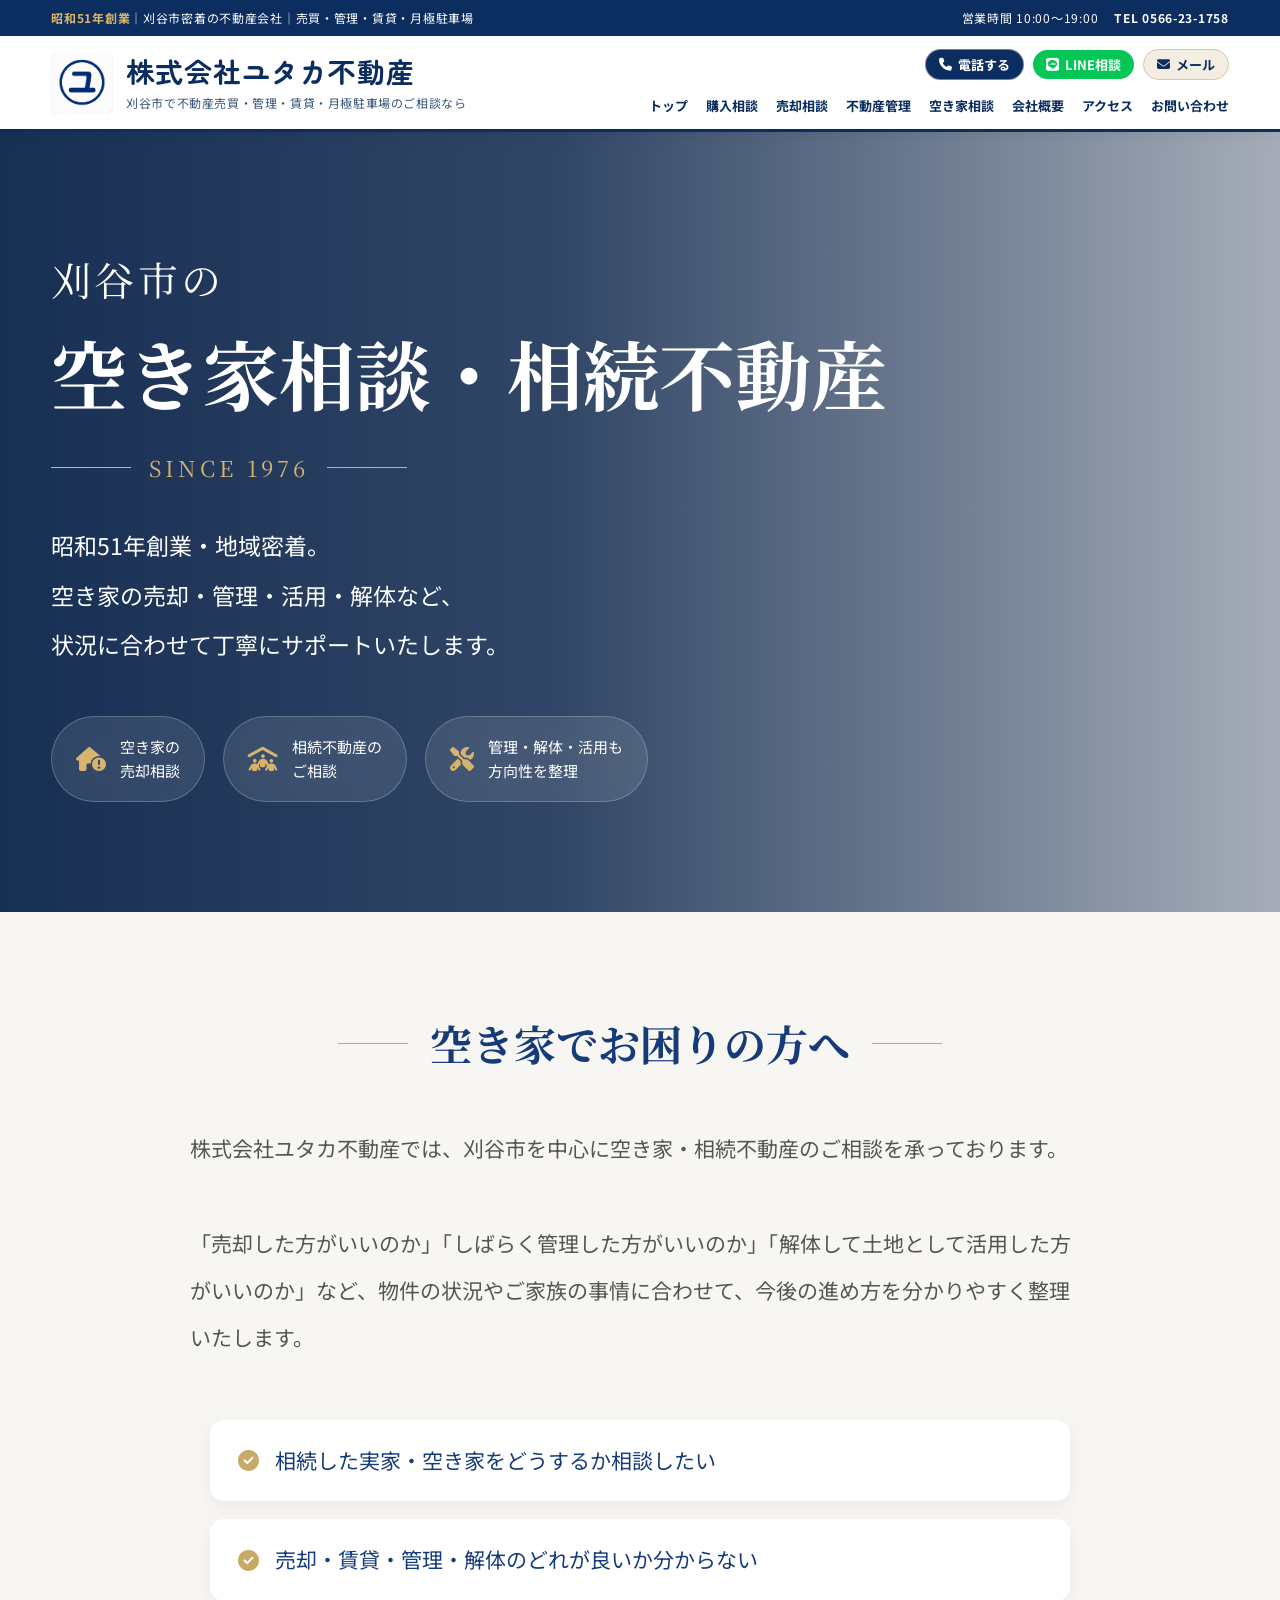
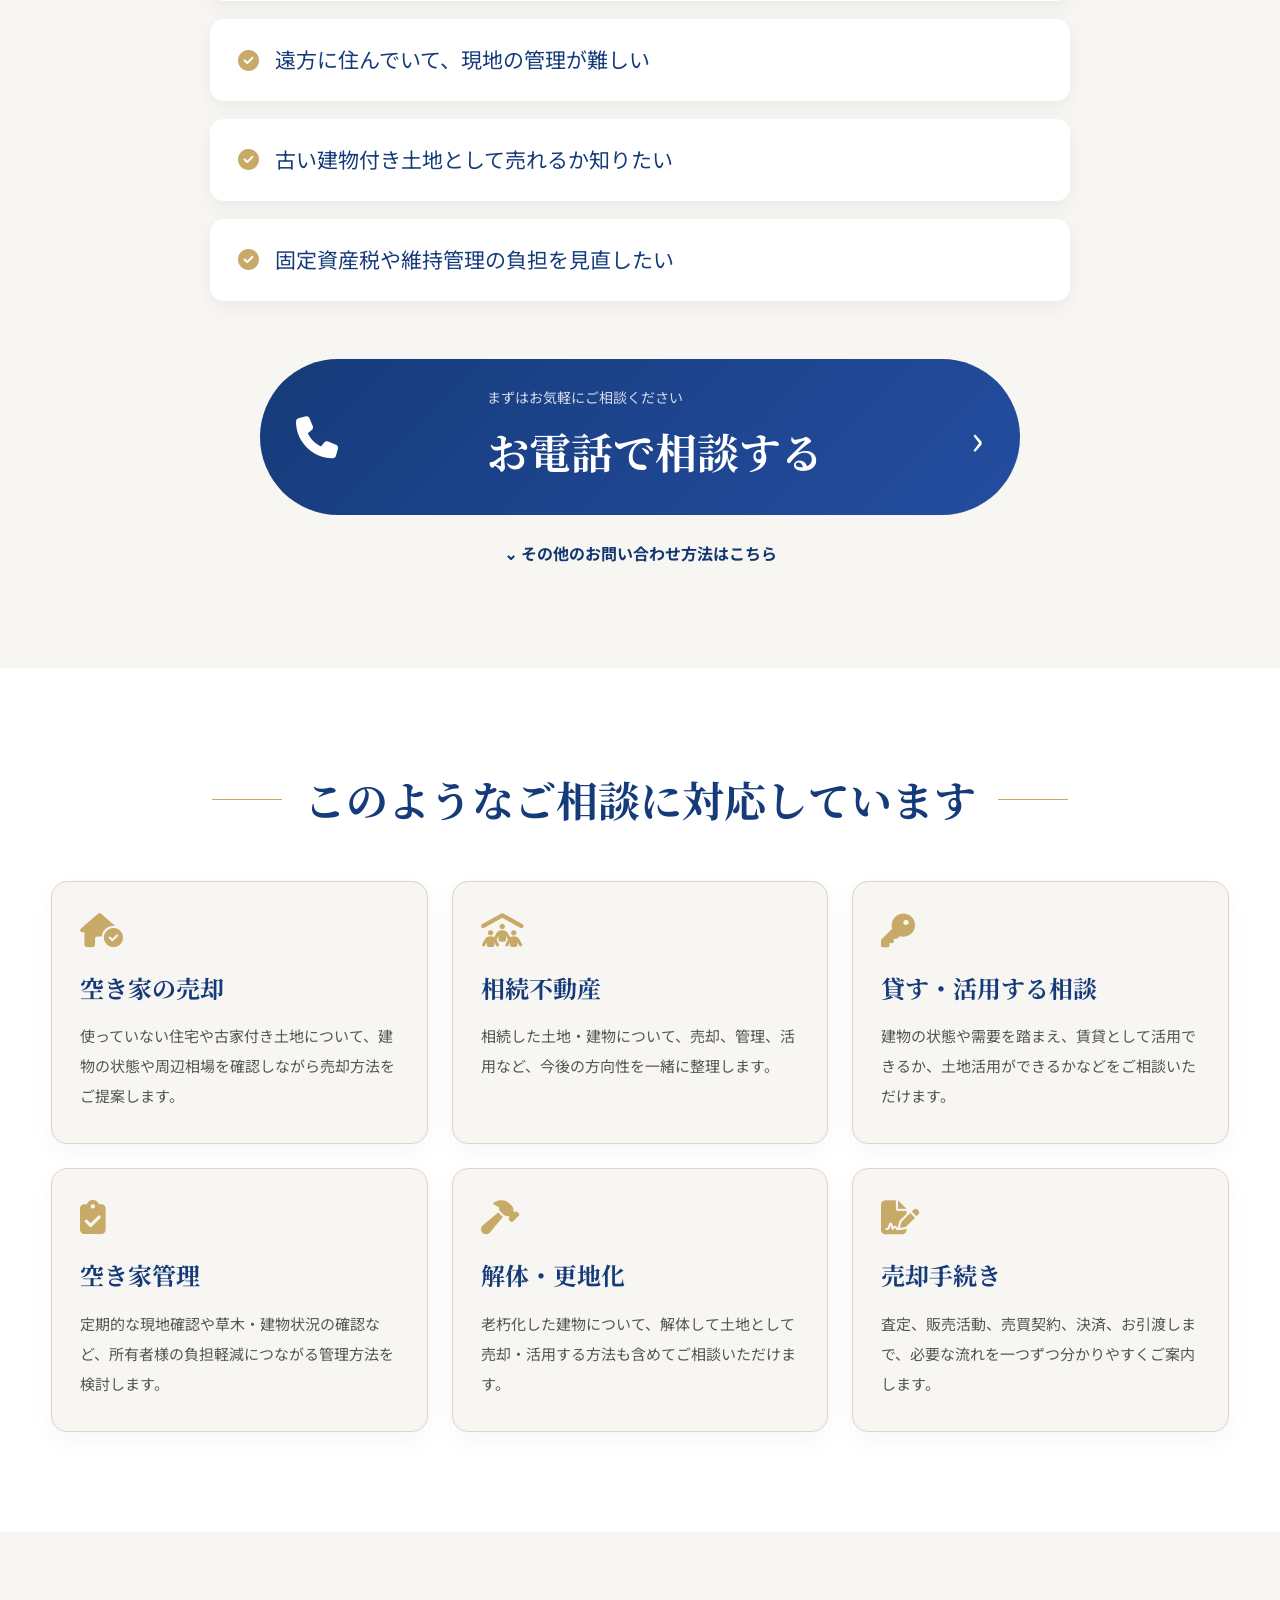
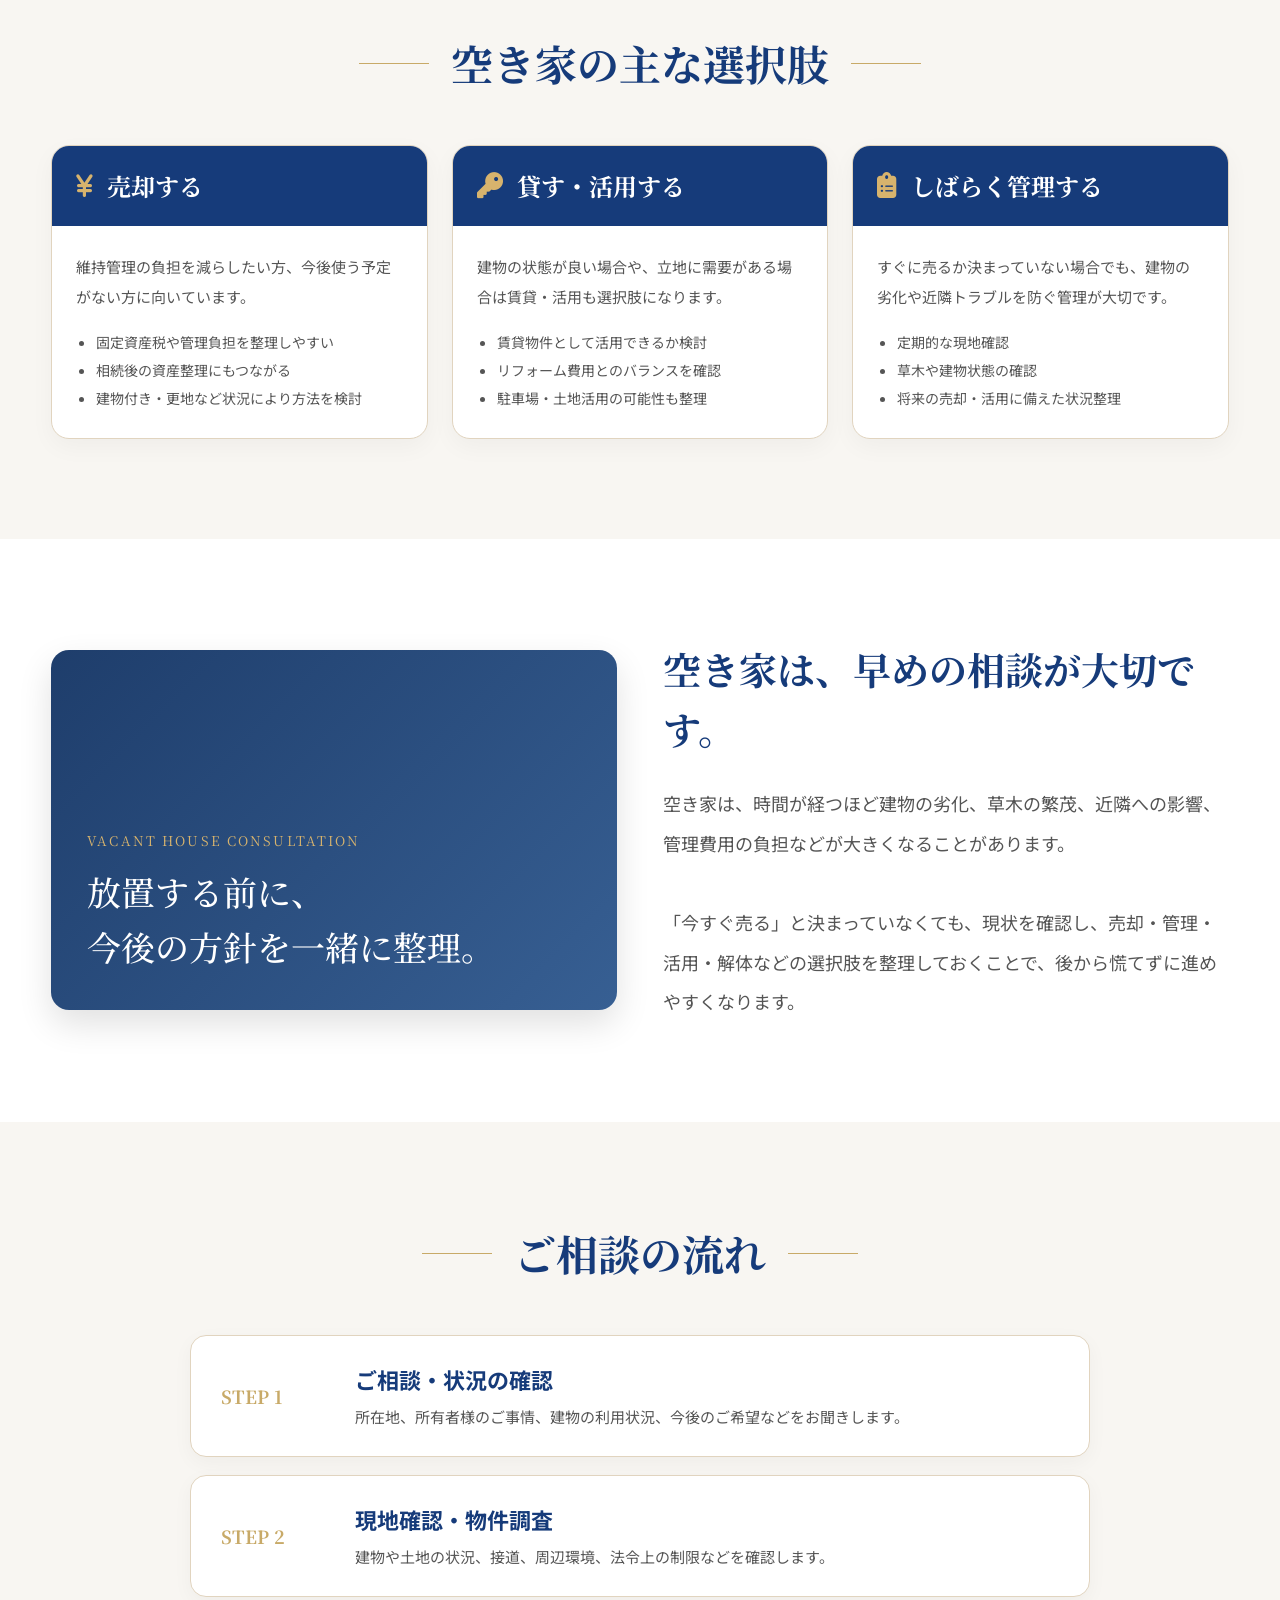
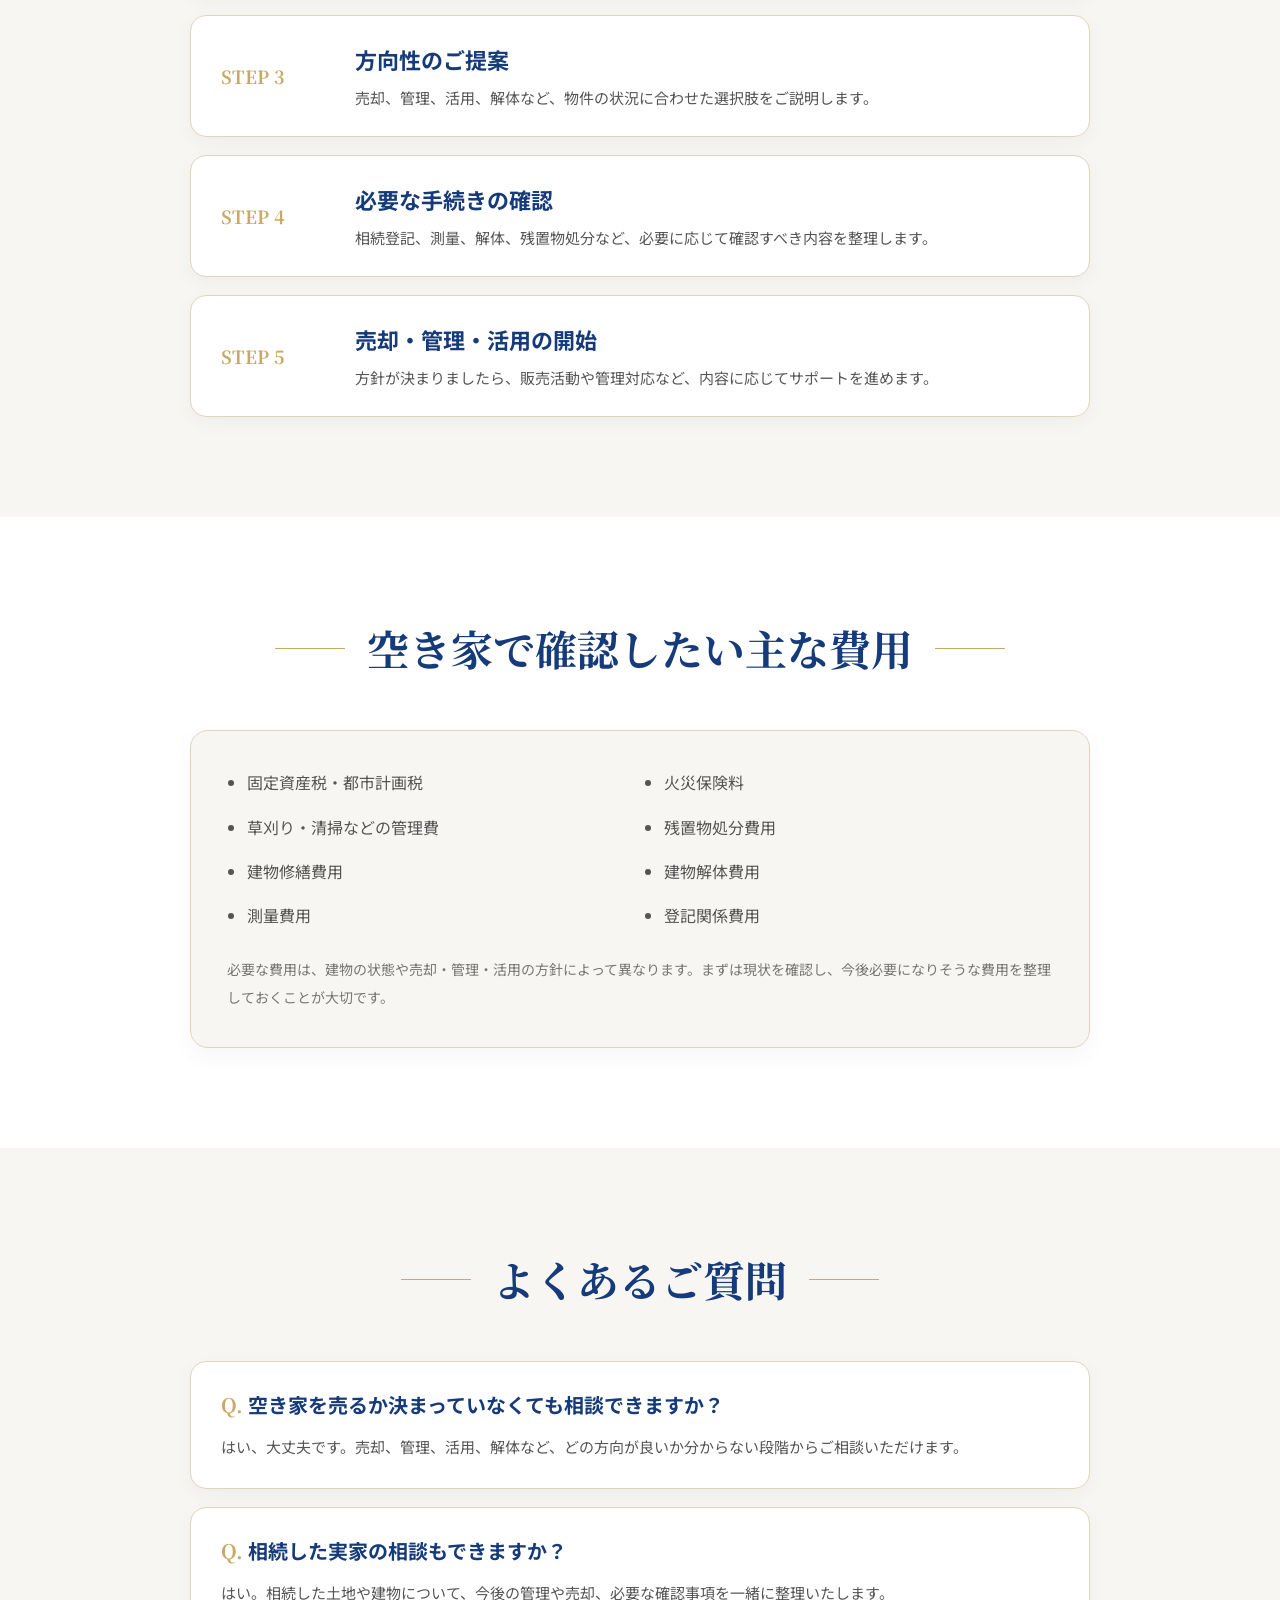
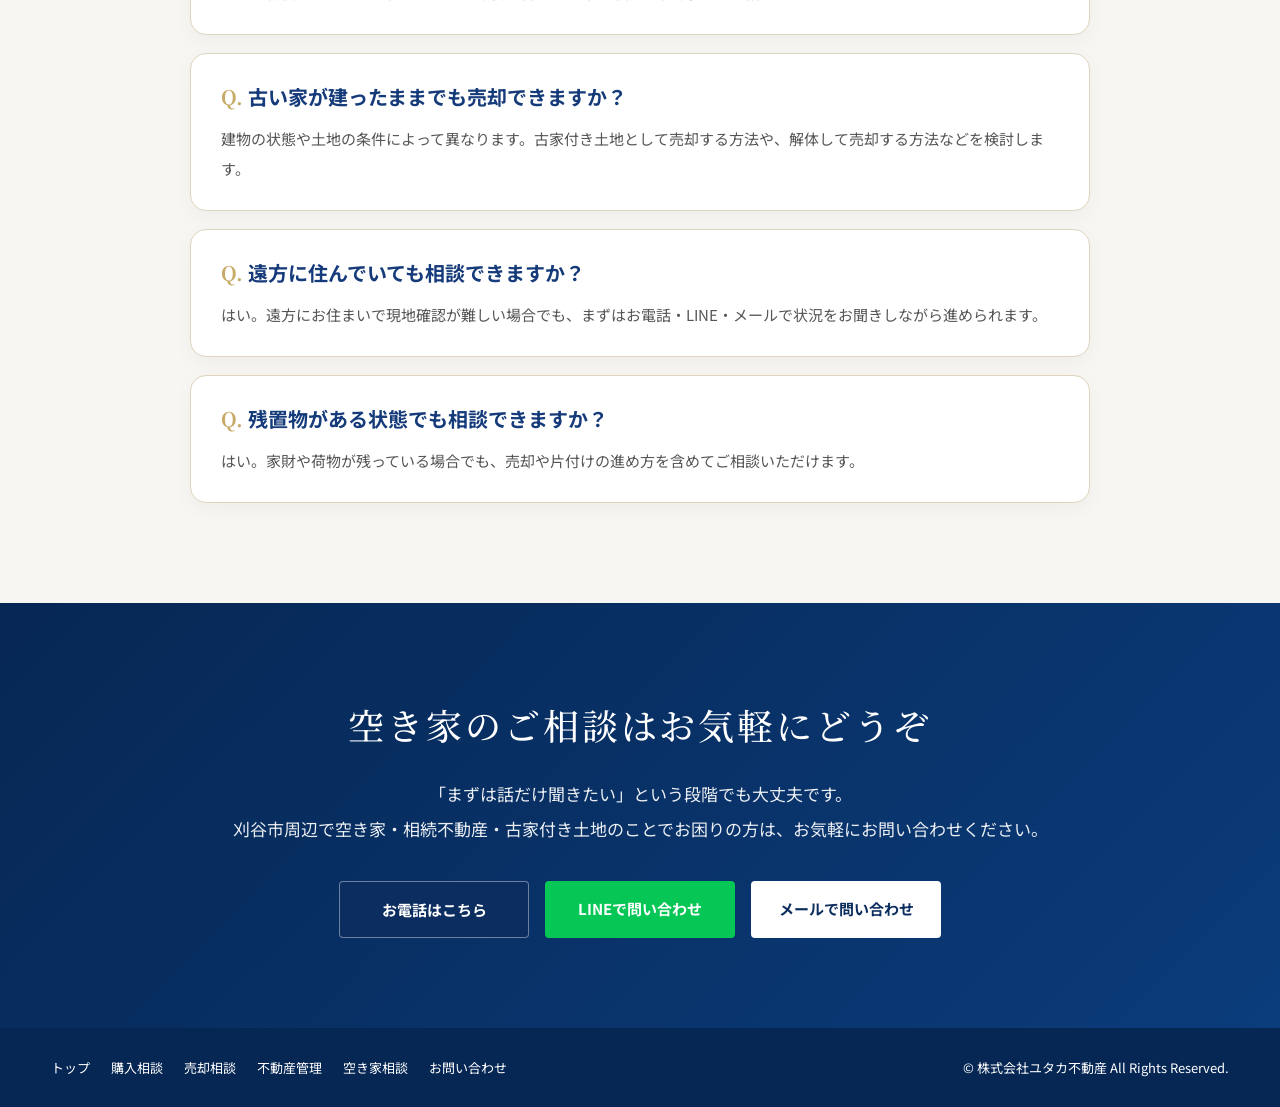
==== akiya.html @ 5e1c048d "Create akiya.html" ====
<!DOCTYPE html>
<html lang="ja">
<head>
  <meta charset="UTF-8">
  <meta name="viewport" content="width=device-width, initial-scale=1.0">

  <title>刈谷市の空き家相談・相続不動産｜株式会社ユタカ不動産</title>
  <meta name="description" content="刈谷市で空き家相談・相続不動産のご相談なら株式会社ユタカ不動産。売却、管理、活用、解体、土地活用など、空き家の状況に合わせて地域密着で丁寧にサポートします。">

  <link rel="canonical" href="https://yutaka-fudosan.com/akiya.html">
  <link rel="icon" type="image/png" href="favicon.png">
  <link rel="apple-touch-icon" href="favicon.png">

  <link href="https://fonts.googleapis.com/css2?family=Zen+Maru+Gothic:wght@500;700&family=Noto+Serif+JP:wght@500;700&family=Noto+Sans+JP:wght@400;500;700&display=swap" rel="stylesheet">
  <link rel="stylesheet" href="https://cdnjs.cloudflare.com/ajax/libs/font-awesome/6.5.1/css/all.min.css">

  <style>
    *{margin:0;padding:0;box-sizing:border-box}
    html{scroll-behavior:smooth}

    body{
      font-family:"Noto Sans JP",sans-serif;
      background:#f8f6f2;
      color:#333;
      line-height:1.8;
    }

    a{text-decoration:none;color:inherit}
    img{max-width:100%;display:block}

    .container{
      width:92%;
      max-width:1180px;
      margin:0 auto;
    }

    section{
      scroll-margin-top:130px;
    }

    /* =========================
       共通ヘッダー
    ========================= */

    header{
      background:#fff;
      border-bottom:3px solid #0b2d5f;
      position:sticky;
      top:0;
      z-index:1000;
      box-shadow:0 3px 14px rgba(0,0,0,.06);
    }

    .header-top{
      background:#0b2d5f;
      color:#fff;
      font-size:12px;
      letter-spacing:.06em;
    }

    .header-top-inner{
      display:flex;
      justify-content:space-between;
      align-items:center;
      gap:16px;
      padding:7px 0;
    }

    .header-top strong{
      color:#d8b46a;
      font-weight:700;
    }

    .header-contact-mini{
      display:flex;
      gap:16px;
      align-items:center;
      white-space:nowrap;
    }

    .header-contact-mini a{
      color:#fff;
      font-weight:700;
    }

    .header-inner{
      display:flex;
      justify-content:space-between;
      align-items:center;
      gap:26px;
      padding:13px 0 11px;
    }

    .logo{
      display:flex;
      align-items:center;
      gap:13px;
      white-space:nowrap;
    }

    .logo img{
      width:62px;
      height:62px;
      object-fit:contain;
    }

    .logo-title{
      font-family:"Zen Maru Gothic",sans-serif;
      font-size:28px;
      font-weight:700;
      letter-spacing:.03em;
      line-height:1.25;
      color:#0b2d5f;
    }

    .logo-sub{
      font-size:12px;
      letter-spacing:.05em;
      margin-top:3px;
      color:#38557d;
    }

    .header-right{
      display:flex;
      flex-direction:column;
      align-items:flex-end;
      gap:10px;
    }

    .header-buttons{
      display:flex;
      gap:9px;
      align-items:center;
    }

    .header-btn{
      display:inline-flex;
      align-items:center;
      justify-content:center;
      gap:6px;
      padding:8px 13px;
      border-radius:999px;
      font-size:13px;
      font-weight:700;
      line-height:1;
      transition:.2s;
    }

    .header-btn.tel{
      background:#0b2d5f;
      color:#fff;
    }

    .header-btn.line{
      background:#06c755;
      color:#fff;
    }

    .header-btn.mail{
      background:#f3ede2;
      color:#0b2d5f;
      border:1px solid #d8c7aa;
    }

    .header-btn:hover{
      transform:translateY(-1px);
      opacity:.92;
    }

    nav ul{
      display:flex;
      list-style:none;
      gap:18px;
      flex-wrap:wrap;
      justify-content:flex-end;
    }

    nav a{
      color:#0b2d5f;
      font-size:13px;
      font-weight:700;
      transition:.2s;
      position:relative;
    }

    nav a::after{
      content:"";
      position:absolute;
      left:0;
      bottom:-5px;
      width:0;
      height:2px;
      background:#c7a45b;
      transition:.2s;
    }

    nav a:hover{
      color:#9b7b3f;
    }

    nav a:hover::after{
      width:100%;
    }

    /* =========================
       HERO
    ========================= */

    .akiya-hero{
      min-height:calc(100vh - 120px);
      display:flex;
      align-items:center;
      color:#fff;
      background:
        linear-gradient(
          90deg,
          rgba(6,32,72,.93) 0%,
          rgba(6,32,72,.82) 44%,
          rgba(6,32,72,.34) 100%
        ),
        url("akiya-hero.jpg") center center / cover no-repeat;
    }

    .akiya-inner{
      width:92%;
      max-width:1200px;
      margin:0 auto;
      padding:82px 0;
    }

    .akiya-top{
      font-size:40px;
      font-family:"Noto Serif JP",serif;
      margin-bottom:12px;
      letter-spacing:.08em;
    }

    .akiya-inner h1{
      font-size:76px;
      line-height:1.22;
      margin-bottom:28px;
      font-family:"Noto Serif JP",serif;
      font-weight:700;
    }

    .akiya-since{
      display:flex;
      align-items:center;
      gap:18px;
      color:#d7b36d;
      margin-bottom:34px;
      font-size:22px;
      letter-spacing:.18em;
      font-family:"Noto Serif JP",serif;
    }

    .akiya-since span{
      width:80px;
      height:1px;
      background:#d7b36d;
    }

    .akiya-copy{
      font-size:23px;
      line-height:2.15;
      margin-bottom:46px;
    }

    .akiya-points{
      display:flex;
      gap:18px;
      flex-wrap:wrap;
    }

    .point-card{
      display:flex;
      align-items:center;
      gap:14px;
      padding:18px 24px;
      border-radius:999px;
      backdrop-filter:blur(8px);
      -webkit-backdrop-filter:blur(8px);
      background:rgba(255,255,255,.10);
      border:1px solid rgba(255,255,255,.22);
    }

    .point-card i{
      color:#d7b36d;
      font-size:24px;
    }

    .point-card span{
      font-size:15px;
      line-height:1.6;
    }

    /* =========================
       COMMON
    ========================= */

    .section-title{
      display:flex;
      align-items:center;
      justify-content:center;
      gap:22px;
      margin-bottom:50px;
      text-align:center;
    }

    .section-title span{
      width:70px;
      height:1px;
      background:#c8aa68;
      flex-shrink:0;
    }

    .section-title h2{
      font-size:42px;
      color:#163b7a;
      font-family:"Noto Serif JP",serif;
      line-height:1.5;
    }

    .lead-text{
      max-width:900px;
      margin:0 auto 58px;
      font-size:21px;
      line-height:2.25;
      color:#555;
    }

    /* =========================
       ABOUT
    ========================= */

    .akiya-about{
      padding:100px 0;
      background:#f8f6f2;
    }

    .check-list{
      max-width:860px;
      margin:0 auto 58px;
      display:flex;
      flex-direction:column;
      gap:18px;
    }

    .check-item{
      background:#fff;
      border-radius:14px;
      padding:22px 28px;
      display:flex;
      align-items:center;
      gap:16px;
      font-size:21px;
      color:#163b7a;
      box-shadow:0 6px 20px rgba(0,0,0,.05);
    }

    .check-item i{
      color:#c8aa68;
      flex-shrink:0;
    }

    .tel-btn{
      max-width:760px;
      margin:0 auto;
      background:linear-gradient(135deg,#163b7a,#244da0);
      color:#fff;
      border-radius:999px;
      padding:26px 36px;
      display:flex;
      align-items:center;
      justify-content:space-between;
      transition:.25s;
    }

    .tel-btn:hover{
      transform:translateY(-2px);
      box-shadow:0 12px 28px rgba(0,0,0,.15);
    }

    .tel-btn i{font-size:42px}

    .tel-btn small{
      display:block;
      font-size:14px;
      opacity:.82;
      margin-bottom:4px;
    }

    .tel-btn strong{
      font-size:42px;
      font-family:"Noto Serif JP",serif;
    }

    .tel-btn span{font-size:42px}

    .other-contact{
      text-align:center;
      margin-top:24px;
    }

    .other-contact a{
      color:#12366f;
      font-weight:700;
    }

    /* =========================
       DETAIL
    ========================= */

    .detail-section{
      padding:100px 0;
      background:#fff;
    }

    .detail-grid{
      display:grid;
      grid-template-columns:repeat(3,1fr);
      gap:24px;
    }

    .detail-card{
      background:#f8f6f2;
      border:1px solid #e1d4bf;
      border-radius:16px;
      padding:32px 28px;
      box-shadow:0 8px 24px rgba(0,0,0,.04);
      transition:.25s;
    }

    .detail-card:hover{
      transform:translateY(-3px);
      box-shadow:0 12px 28px rgba(0,0,0,.07);
    }

    .detail-card i{
      color:#c8aa68;
      font-size:34px;
      margin-bottom:18px;
    }

    .detail-card h3{
      font-family:"Noto Serif JP",serif;
      color:#163b7a;
      font-size:24px;
      margin-bottom:12px;
    }

    .detail-card p{
      color:#555;
      font-size:15px;
      line-height:2;
    }

    /* =========================
       CHOICE
    ========================= */

    .choice-section{
      padding:100px 0;
      background:#f8f6f2;
    }

    .choice-grid{
      display:grid;
      grid-template-columns:repeat(3,1fr);
      gap:24px;
    }

    .choice-card{
      background:#fff;
      border:1px solid #e1d4bf;
      border-radius:18px;
      overflow:hidden;
      box-shadow:0 8px 24px rgba(0,0,0,.04);
    }

    .choice-head{
      background:#163b7a;
      color:#fff;
      padding:22px 24px;
      display:flex;
      align-items:center;
      gap:14px;
    }

    .choice-head i{
      color:#d7b36d;
      font-size:26px;
    }

    .choice-head h3{
      font-family:"Noto Serif JP",serif;
      font-size:24px;
      line-height:1.5;
    }

    .choice-body{
      padding:26px 24px;
    }

    .choice-body p{
      color:#555;
      font-size:15px;
      line-height:2;
      margin-bottom:16px;
    }

    .choice-body ul{
      padding-left:20px;
      color:#555;
      font-size:14px;
      line-height:2;
    }

    /* =========================
       IMAGE-LIKE MESSAGE
    ========================= */

    .message-section{
      padding:100px 0;
      background:#fff;
    }

    .message-layout{
      display:grid;
      grid-template-columns:1fr 1fr;
      gap:46px;
      align-items:center;
    }

    .message-visual{
      min-height:360px;
      border-radius:18px;
      background:
        linear-gradient(135deg,rgba(11,45,95,.92),rgba(11,60,123,.82)),
        url("akiya-consultation.jpg") center center / cover no-repeat;
      box-shadow:0 14px 34px rgba(0,0,0,.12);
      padding:36px;
      color:#fff;
      display:flex;
      flex-direction:column;
      justify-content:flex-end;
    }

    .message-visual small{
      color:#d7b36d;
      font-family:"Noto Serif JP",serif;
      letter-spacing:.16em;
      margin-bottom:12px;
    }

    .message-visual strong{
      font-family:"Noto Serif JP",serif;
      font-size:34px;
      line-height:1.6;
      font-weight:500;
    }

    .message-text h2{
      font-family:"Noto Serif JP",serif;
      color:#163b7a;
      font-size:38px;
      line-height:1.6;
      margin-bottom:24px;
    }

    .message-text p{
      color:#555;
      font-size:18px;
      line-height:2.2;
    }

    /* =========================
       FLOW
    ========================= */

    .flow-section{
      padding:100px 0;
      background:#f8f6f2;
    }

    .flow-list{
      max-width:900px;
      margin:0 auto;
      display:flex;
      flex-direction:column;
      gap:18px;
    }

    .flow-item{
      background:#fff;
      border:1px solid #e1d4bf;
      border-radius:16px;
      padding:24px 30px;
      display:grid;
      grid-template-columns:110px 1fr;
      gap:24px;
      align-items:center;
      box-shadow:0 6px 20px rgba(0,0,0,.04);
    }

    .flow-step{
      color:#c8aa68;
      font-family:"Noto Serif JP",serif;
      font-size:18px;
      font-weight:700;
    }

    .flow-item h3{
      color:#163b7a;
      font-size:22px;
      margin-bottom:4px;
    }

    .flow-item p{
      color:#555;
      font-size:15px;
      line-height:1.9;
    }

    /* =========================
       COST / NOTE
    ========================= */

    .cost-section{
      padding:100px 0;
      background:#fff;
    }

    .cost-box{
      max-width:900px;
      margin:0 auto;
      background:#f8f6f2;
      border:1px solid #e1d4bf;
      border-radius:18px;
      padding:36px;
      box-shadow:0 8px 24px rgba(0,0,0,.04);
    }

    .cost-box ul{
      display:grid;
      grid-template-columns:1fr 1fr;
      gap:14px 28px;
      padding-left:20px;
    }

    .cost-box li{
      color:#555;
      font-size:16px;
      line-height:1.9;
    }

    .note-text{
      margin-top:24px;
      color:#777;
      font-size:14px;
      line-height:2;
    }

    /* =========================
       FAQ
    ========================= */

    .faq-section{
      padding:100px 0;
      background:#f8f6f2;
    }

    .faq-list{
      max-width:900px;
      margin:0 auto;
      display:flex;
      flex-direction:column;
      gap:18px;
    }

    .faq-item{
      border:1px solid #e1d4bf;
      border-radius:16px;
      background:#fff;
      padding:26px 30px;
      box-shadow:0 6px 20px rgba(0,0,0,.04);
    }

    .faq-item h3{
      color:#163b7a;
      font-size:20px;
      margin-bottom:10px;
      line-height:1.7;
    }

    .faq-item h3::before{
      content:"Q. ";
      color:#c8aa68;
      font-family:"Noto Serif JP",serif;
    }

    .faq-item p{
      color:#555;
      font-size:15px;
      line-height:2;
    }

    /* =========================
       CTA
    ========================= */

    .cta-section{
      padding:90px 0;
      background:linear-gradient(135deg,#062754,#0b3c7b);
      color:#fff;
      text-align:center;
    }

    .cta-section h2{
      font-family:"Noto Serif JP",serif;
      font-size:36px;
      font-weight:500;
      letter-spacing:.08em;
      margin-bottom:18px;
    }

    .cta-section p{
      color:rgba(255,255,255,.92);
      font-size:17px;
      line-height:2.1;
      margin-bottom:34px;
    }

    .contact-buttons{
      display:flex;
      justify-content:center;
      gap:16px;
      flex-wrap:wrap;
    }

    .btn-contact{
      display:inline-block;
      padding:14px 24px;
      border-radius:4px;
      font-size:15px;
      font-weight:700;
      color:#fff;
      min-width:190px;
      transition:.25s;
    }

    .btn-contact:hover{
      transform:translateY(-2px);
      opacity:.92;
    }

    .tel{
      background:#0b2d5f;
      border:1px solid rgba(255,255,255,.4);
    }

    .line{background:#06c755}

    .mail{
      background:#fff;
      color:#0b2d5f;
    }

    /* =========================
       FOOTER
    ========================= */

    footer{
      background:#062754;
      color:#fff;
      padding:28px 0;
      font-size:13px;
    }

    .footer-inner{
      display:flex;
      justify-content:space-between;
      gap:20px;
      flex-wrap:wrap;
    }

    footer a{
      margin-right:18px;
    }

    /* =========================
       TABLET
    ========================= */

    @media(max-width:900px){
      .header-inner{
        display:block;
      }

      .logo{
        justify-content:center;
        margin-bottom:12px;
      }

      .header-right{
        align-items:center;
      }

      nav ul{
        margin-top:4px;
        justify-content:center;
        gap:18px;
      }

      .akiya-inner h1{
        font-size:58px;
      }

      .detail-grid,
      .choice-grid,
      .message-layout{
        grid-template-columns:1fr;
      }
    }

    /* =========================
       SMARTPHONE
    ========================= */

    @media(max-width:640px){
      section{
        scroll-margin-top:160px;
      }

      .container{width:92%}

      .header-top{
        font-size:10px;
      }

      .header-top-inner{
        display:block;
        text-align:center;
        padding:6px 0;
      }

      .header-contact-mini{
        justify-content:center;
        gap:10px;
        margin-top:3px;
        font-size:10px;
        flex-wrap:wrap;
      }

      .header-inner{
        display:block;
        padding:10px 0 9px;
      }

      .logo{
        gap:10px;
        justify-content:center;
        margin-bottom:10px;
      }

      .logo img{
        width:48px;
        height:48px;
      }

      .logo-title{
        font-size:21px;
        line-height:1.35;
        letter-spacing:.02em;
      }

      .logo-sub{
        font-size:10px;
        letter-spacing:.02em;
        text-align:center;
      }

      .header-right{
        align-items:stretch;
        gap:9px;
      }

      .header-buttons{
        display:grid;
        grid-template-columns:1fr 1fr 1fr;
        gap:6px;
      }

      .header-btn{
        padding:8px 6px;
        font-size:11px;
        border-radius:6px;
      }

      nav{
        overflow-x:auto;
        padding-bottom:2px;
      }

      nav ul{
        flex-wrap:nowrap;
        justify-content:flex-start;
        gap:16px;
        white-space:nowrap;
        margin-top:0;
      }

      nav a{
        font-size:12px;
      }

      .akiya-hero{
        min-height:auto;
        background:
          linear-gradient(
            180deg,
            rgba(6,32,72,.90),
            rgba(6,32,72,.68)
          ),
          url("akiya-hero.jpg") center center / cover no-repeat;
      }

      .akiya-inner{
        padding:76px 0 66px;
      }

      .akiya-top{
        font-size:27px;
      }

      .akiya-inner h1{
        font-size:clamp(32px, 9.4vw, 42px);
        line-height:1.32;
        letter-spacing:.01em;
        margin-bottom:24px;
      }

      .akiya-since{
        font-size:14px;
        gap:10px;
      }

      .akiya-since span{
        width:26px;
      }

      .akiya-copy{
        font-size:16px;
        line-height:2;
      }

      .akiya-points{
        flex-direction:column;
      }

      .point-card{
        width:100%;
        border-radius:20px;
      }

      .akiya-about,
      .detail-section,
      .choice-section,
      .message-section,
      .flow-section,
      .cost-section,
      .faq-section{
        padding:60px 0;
      }

      .section-title{
        gap:12px;
        margin-bottom:34px;
      }

      .section-title h2{
        font-size:27px;
        line-height:1.55;
      }

      .section-title span{
        width:24px;
      }

      .lead-text{
        font-size:16px;
        line-height:2.15;
      }

      .check-item{
        font-size:16px;
        line-height:1.8;
        padding:16px 18px;
      }

      .tel-btn{
        padding:20px 22px;
        border-radius:24px;
      }

      .tel-btn i{
        font-size:28px;
      }

      .tel-btn strong{
        font-size:27px;
      }

      .tel-btn span{
        font-size:24px;
      }

      .detail-grid,
      .choice-grid{
        gap:16px;
      }

      .detail-card{
        padding:24px 20px;
      }

      .detail-card h3,
      .choice-head h3{
        font-size:21px;
      }

      .message-visual{
        min-height:260px;
        padding:26px;
      }

      .message-visual strong{
        font-size:26px;
      }

      .message-text h2{
        font-size:28px;
      }

      .message-text p{
        font-size:16px;
      }

      .flow-item{
        grid-template-columns:1fr;
        gap:8px;
        padding:20px;
      }

      .cost-box{
        padding:24px 20px;
      }

      .cost-box ul{
        grid-template-columns:1fr;
      }

      .faq-item{
        padding:22px 20px;
      }

      .cta-section{
        padding:64px 0;
      }

      .cta-section h2{
        font-size:27px;
        line-height:1.7;
      }

      .cta-section p{
        font-size:15px;
      }

      .contact-buttons{
        display:block;
      }

      .btn-contact{
        display:block;
        width:100%;
        margin-bottom:12px;
      }

      .footer-inner{
        display:block;
        text-align:center;
      }

      footer a{
        display:inline-block;
        margin:0 8px 8px;
        font-size:12px;
      }
    }
  </style>
</head>

<body>

<header>
  <div class="header-top">
    <div class="container header-top-inner">
      <div>
        <strong>昭和51年創業</strong>｜刈谷市密着の不動産会社｜売買・管理・賃貸・月極駐車場
      </div>

      <div class="header-contact-mini">
        <span>営業時間 10:00〜19:00</span>
        <a href="tel:0566231758">TEL 0566-23-1758</a>
      </div>
    </div>
  </div>

  <div class="container header-inner">
    <a href="/" class="logo">
      <img src="favicon.png" alt="ユタカ不動産ロゴ">
      <div>
        <div class="logo-title">株式会社ユタカ不動産</div>
        <div class="logo-sub">刈谷市で不動産売買・管理・賃貸・月極駐車場のご相談なら</div>
      </div>
    </a>

    <div class="header-right">
      <div class="header-buttons">
        <a href="tel:0566231758" class="header-btn tel">
          <i class="fa-solid fa-phone"></i> 電話する
        </a>
        <a href="https://lin.ee/W2HbWIG" class="header-btn line" target="_blank" rel="noopener noreferrer">
          <i class="fa-brands fa-line"></i> LINE相談
        </a>
        <a href="mailto:office@yutaka-fudosan.com" class="header-btn mail">
          <i class="fa-solid fa-envelope"></i> メール
        </a>
      </div>

      <nav>
        <ul>
          <li><a href="/">トップ</a></li>
          <li><a href="kounyu.html">購入相談</a></li>
          <li><a href="baikyaku.html">売却相談</a></li>
          <li><a href="kanri.html">不動産管理</a></li>
          <li><a href="akiya.html">空き家相談</a></li>
          <li><a href="/#company">会社概要</a></li>
          <li><a href="/#access">アクセス</a></li>
          <li><a href="#contact">お問い合わせ</a></li>
        </ul>
      </nav>
    </div>
  </div>
</header>

<section class="akiya-hero">
  <div class="akiya-inner">
    <div class="akiya-top">刈谷市の</div>

    <h1>空き家相談・相続不動産</h1>

    <div class="akiya-since">
      <span></span>
      SINCE 1976
      <span></span>
    </div>

    <div class="akiya-copy">
      昭和51年創業・地域密着。<br>
      空き家の売却・管理・活用・解体など、<br>
      状況に合わせて丁寧にサポートいたします。
    </div>

    <div class="akiya-points">
      <div class="point-card">
        <i class="fa-solid fa-house-circle-exclamation"></i>
        <span>空き家の<br>売却相談</span>
      </div>

      <div class="point-card">
        <i class="fa-solid fa-people-roof"></i>
        <span>相続不動産の<br>ご相談</span>
      </div>

      <div class="point-card">
        <i class="fa-solid fa-screwdriver-wrench"></i>
        <span>管理・解体・活用も<br>方向性を整理</span>
      </div>
    </div>
  </div>
</section>

<section class="akiya-about">
  <div class="container">
    <div class="section-title">
      <span></span>
      <h2>空き家でお困りの方へ</h2>
      <span></span>
    </div>

    <div class="lead-text">
      株式会社ユタカ不動産では、刈谷市を中心に空き家・相続不動産のご相談を承っております。<br><br>
      「売却した方がいいのか」「しばらく管理した方がいいのか」「解体して土地として活用した方がいいのか」など、物件の状況やご家族の事情に合わせて、今後の進め方を分かりやすく整理いたします。
    </div>

    <div class="check-list">
      <div class="check-item">
        <i class="fa-solid fa-circle-check"></i>
        相続した実家・空き家をどうするか相談したい
      </div>

      <div class="check-item">
        <i class="fa-solid fa-circle-check"></i>
        売却・賃貸・管理・解体のどれが良いか分からない
      </div>

      <div class="check-item">
        <i class="fa-solid fa-circle-check"></i>
        遠方に住んでいて、現地の管理が難しい
      </div>

      <div class="check-item">
        <i class="fa-solid fa-circle-check"></i>
        古い建物付き土地として売れるか知りたい
      </div>

      <div class="check-item">
        <i class="fa-solid fa-circle-check"></i>
        固定資産税や維持管理の負担を見直したい
      </div>
    </div>

    <a href="tel:0566231758" class="tel-btn">
      <i class="fa-solid fa-phone"></i>
      <div>
        <small>まずはお気軽にご相談ください</small>
        <strong>お電話で相談する</strong>
      </div>
      <span>›</span>
    </a>

    <div class="other-contact">
      <a href="#contact">
        ⌄ その他のお問い合わせ方法はこちら
      </a>
    </div>
  </div>
</section>

<section class="detail-section">
  <div class="container">
    <div class="section-title">
      <span></span>
      <h2>このようなご相談に対応しています</h2>
      <span></span>
    </div>

    <div class="detail-grid">
      <div class="detail-card">
        <i class="fa-solid fa-house-circle-check"></i>
        <h3>空き家の売却</h3>
        <p>
          使っていない住宅や古家付き土地について、建物の状態や周辺相場を確認しながら売却方法をご提案します。
        </p>
      </div>

      <div class="detail-card">
        <i class="fa-solid fa-people-roof"></i>
        <h3>相続不動産</h3>
        <p>
          相続した土地・建物について、売却、管理、活用など、今後の方向性を一緒に整理します。
        </p>
      </div>

      <div class="detail-card">
        <i class="fa-solid fa-key"></i>
        <h3>貸す・活用する相談</h3>
        <p>
          建物の状態や需要を踏まえ、賃貸として活用できるか、土地活用ができるかなどをご相談いただけます。
        </p>
      </div>

      <div class="detail-card">
        <i class="fa-solid fa-clipboard-check"></i>
        <h3>空き家管理</h3>
        <p>
          定期的な現地確認や草木・建物状況の確認など、所有者様の負担軽減につながる管理方法を検討します。
        </p>
      </div>

      <div class="detail-card">
        <i class="fa-solid fa-hammer"></i>
        <h3>解体・更地化</h3>
        <p>
          老朽化した建物について、解体して土地として売却・活用する方法も含めてご相談いただけます。
        </p>
      </div>

      <div class="detail-card">
        <i class="fa-solid fa-file-signature"></i>
        <h3>売却手続き</h3>
        <p>
          査定、販売活動、売買契約、決済、お引渡しまで、必要な流れを一つずつ分かりやすくご案内します。
        </p>
      </div>
    </div>
  </div>
</section>

<section class="choice-section">
  <div class="container">
    <div class="section-title">
      <span></span>
      <h2>空き家の主な選択肢</h2>
      <span></span>
    </div>

    <div class="choice-grid">
      <div class="choice-card">
        <div class="choice-head">
          <i class="fa-solid fa-yen-sign"></i>
          <h3>売却する</h3>
        </div>
        <div class="choice-body">
          <p>
            維持管理の負担を減らしたい方、今後使う予定がない方に向いています。
          </p>
          <ul>
            <li>固定資産税や管理負担を整理しやすい</li>
            <li>相続後の資産整理にもつながる</li>
            <li>建物付き・更地など状況により方法を検討</li>
          </ul>
        </div>
      </div>

      <div class="choice-card">
        <div class="choice-head">
          <i class="fa-solid fa-key"></i>
          <h3>貸す・活用する</h3>
        </div>
        <div class="choice-body">
          <p>
            建物の状態が良い場合や、立地に需要がある場合は賃貸・活用も選択肢になります。
          </p>
          <ul>
            <li>賃貸物件として活用できるか検討</li>
            <li>リフォーム費用とのバランスを確認</li>
            <li>駐車場・土地活用の可能性も整理</li>
          </ul>
        </div>
      </div>

      <div class="choice-card">
        <div class="choice-head">
          <i class="fa-solid fa-clipboard-list"></i>
          <h3>しばらく管理する</h3>
        </div>
        <div class="choice-body">
          <p>
            すぐに売るか決まっていない場合でも、建物の劣化や近隣トラブルを防ぐ管理が大切です。
          </p>
          <ul>
            <li>定期的な現地確認</li>
            <li>草木や建物状態の確認</li>
            <li>将来の売却・活用に備えた状況整理</li>
          </ul>
        </div>
      </div>
    </div>
  </div>
</section>

<section class="message-section">
  <div class="container message-layout">
    <div class="message-visual">
      <small>VACANT HOUSE CONSULTATION</small>
      <strong>放置する前に、<br>今後の方針を一緒に整理。</strong>
    </div>

    <div class="message-text">
      <h2>空き家は、早めの相談が大切です。</h2>
      <p>
        空き家は、時間が経つほど建物の劣化、草木の繁茂、近隣への影響、管理費用の負担などが大きくなることがあります。<br><br>
        「今すぐ売る」と決まっていなくても、現状を確認し、売却・管理・活用・解体などの選択肢を整理しておくことで、後から慌てずに進めやすくなります。
      </p>
    </div>
  </div>
</section>

<section class="flow-section">
  <div class="container">
    <div class="section-title">
      <span></span>
      <h2>ご相談の流れ</h2>
      <span></span>
    </div>

    <div class="flow-list">
      <div class="flow-item">
        <div class="flow-step">STEP 1</div>
        <div>
          <h3>ご相談・状況の確認</h3>
          <p>所在地、所有者様のご事情、建物の利用状況、今後のご希望などをお聞きします。</p>
        </div>
      </div>

      <div class="flow-item">
        <div class="flow-step">STEP 2</div>
        <div>
          <h3>現地確認・物件調査</h3>
          <p>建物や土地の状況、接道、周辺環境、法令上の制限などを確認します。</p>
        </div>
      </div>

      <div class="flow-item">
        <div class="flow-step">STEP 3</div>
        <div>
          <h3>方向性のご提案</h3>
          <p>売却、管理、活用、解体など、物件の状況に合わせた選択肢をご説明します。</p>
        </div>
      </div>

      <div class="flow-item">
        <div class="flow-step">STEP 4</div>
        <div>
          <h3>必要な手続きの確認</h3>
          <p>相続登記、測量、解体、残置物処分など、必要に応じて確認すべき内容を整理します。</p>
        </div>
      </div>

      <div class="flow-item">
        <div class="flow-step">STEP 5</div>
        <div>
          <h3>売却・管理・活用の開始</h3>
          <p>方針が決まりましたら、販売活動や管理対応など、内容に応じてサポートを進めます。</p>
        </div>
      </div>
    </div>
  </div>
</section>

<section class="cost-section">
  <div class="container">
    <div class="section-title">
      <span></span>
      <h2>空き家で確認したい主な費用</h2>
      <span></span>
    </div>

    <div class="cost-box">
      <ul>
        <li>固定資産税・都市計画税</li>
        <li>火災保険料</li>
        <li>草刈り・清掃などの管理費</li>
        <li>残置物処分費用</li>
        <li>建物修繕費用</li>
        <li>建物解体費用</li>
        <li>測量費用</li>
        <li>登記関係費用</li>
      </ul>

      <p class="note-text">
        必要な費用は、建物の状態や売却・管理・活用の方針によって異なります。まずは現状を確認し、今後必要になりそうな費用を整理しておくことが大切です。
      </p>
    </div>
  </div>
</section>

<section class="faq-section">
  <div class="container">
    <div class="section-title">
      <span></span>
      <h2>よくあるご質問</h2>
      <span></span>
    </div>

    <div class="faq-list">
      <div class="faq-item">
        <h3>空き家を売るか決まっていなくても相談できますか？</h3>
        <p>
          はい、大丈夫です。売却、管理、活用、解体など、どの方向が良いか分からない段階からご相談いただけます。
        </p>
      </div>

      <div class="faq-item">
        <h3>相続した実家の相談もできますか？</h3>
        <p>
          はい。相続した土地や建物について、今後の管理や売却、必要な確認事項を一緒に整理いたします。
        </p>
      </div>

      <div class="faq-item">
        <h3>古い家が建ったままでも売却できますか？</h3>
        <p>
          建物の状態や土地の条件によって異なります。古家付き土地として売却する方法や、解体して売却する方法などを検討します。
        </p>
      </div>

      <div class="faq-item">
        <h3>遠方に住んでいても相談できますか？</h3>
        <p>
          はい。遠方にお住まいで現地確認が難しい場合でも、まずはお電話・LINE・メールで状況をお聞きしながら進められます。
        </p>
      </div>

      <div class="faq-item">
        <h3>残置物がある状態でも相談できますか？</h3>
        <p>
          はい。家財や荷物が残っている場合でも、売却や片付けの進め方を含めてご相談いただけます。
        </p>
      </div>
    </div>
  </div>
</section>

<section class="cta-section" id="contact">
  <div class="container">
    <h2>空き家のご相談はお気軽にどうぞ</h2>

    <p>
      「まずは話だけ聞きたい」という段階でも大丈夫です。<br>
      刈谷市周辺で空き家・相続不動産・古家付き土地のことでお困りの方は、お気軽にお問い合わせください。
    </p>

    <div class="contact-buttons">
      <a href="tel:0566231758" class="btn-contact tel">お電話はこちら</a>
      <a href="https://lin.ee/W2HbWIG" class="btn-contact line" target="_blank" rel="noopener noreferrer">LINEで問い合わせ</a>
      <a href="mailto:office@yutaka-fudosan.com" class="btn-contact mail">メールで問い合わせ</a>
    </div>
  </div>
</section>

<footer>
  <div class="container footer-inner">
    <div>
      <a href="/">トップ</a>
      <a href="kounyu.html">購入相談</a>
      <a href="baikyaku.html">売却相談</a>
      <a href="kanri.html">不動産管理</a>
      <a href="akiya.html">空き家相談</a>
      <a href="#contact">お問い合わせ</a>
    </div>

    <div>© 株式会社ユタカ不動産 All Rights Reserved.</div>
  </div>
</footer>

</body>
</html>
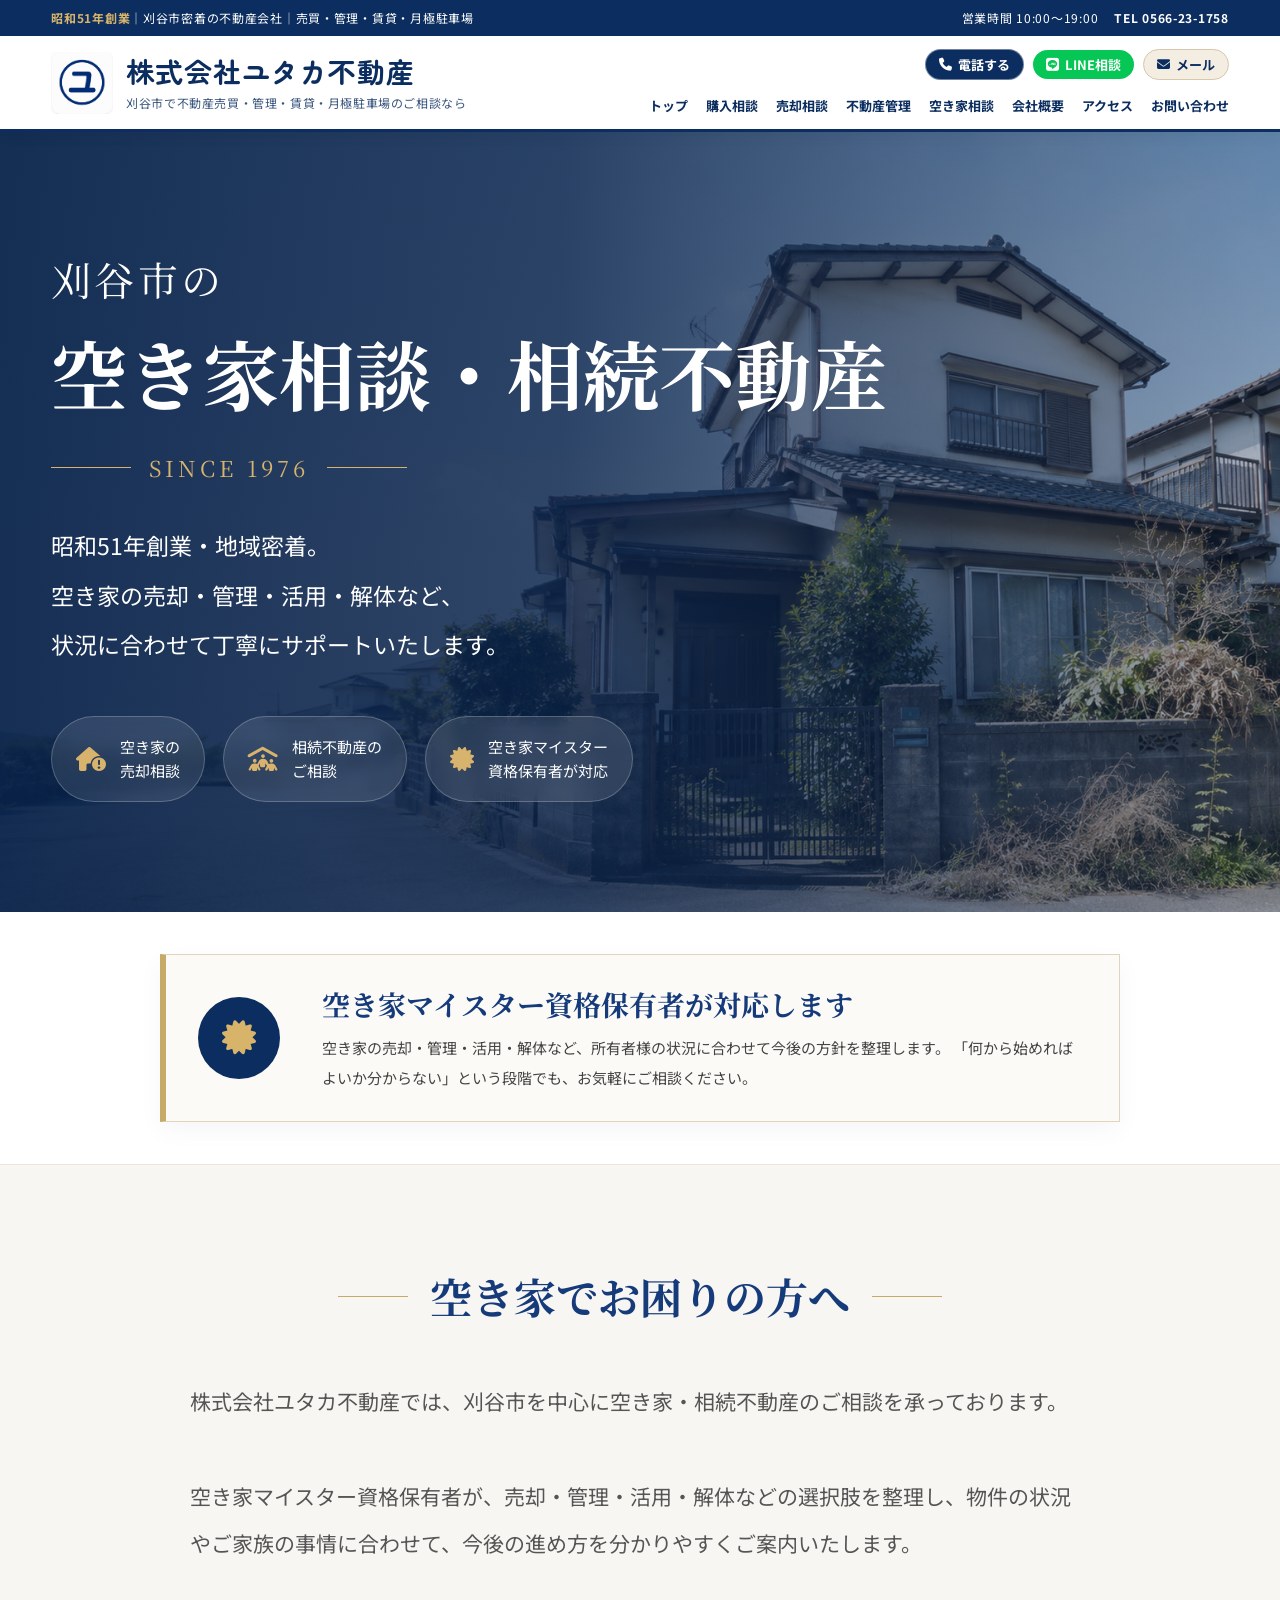
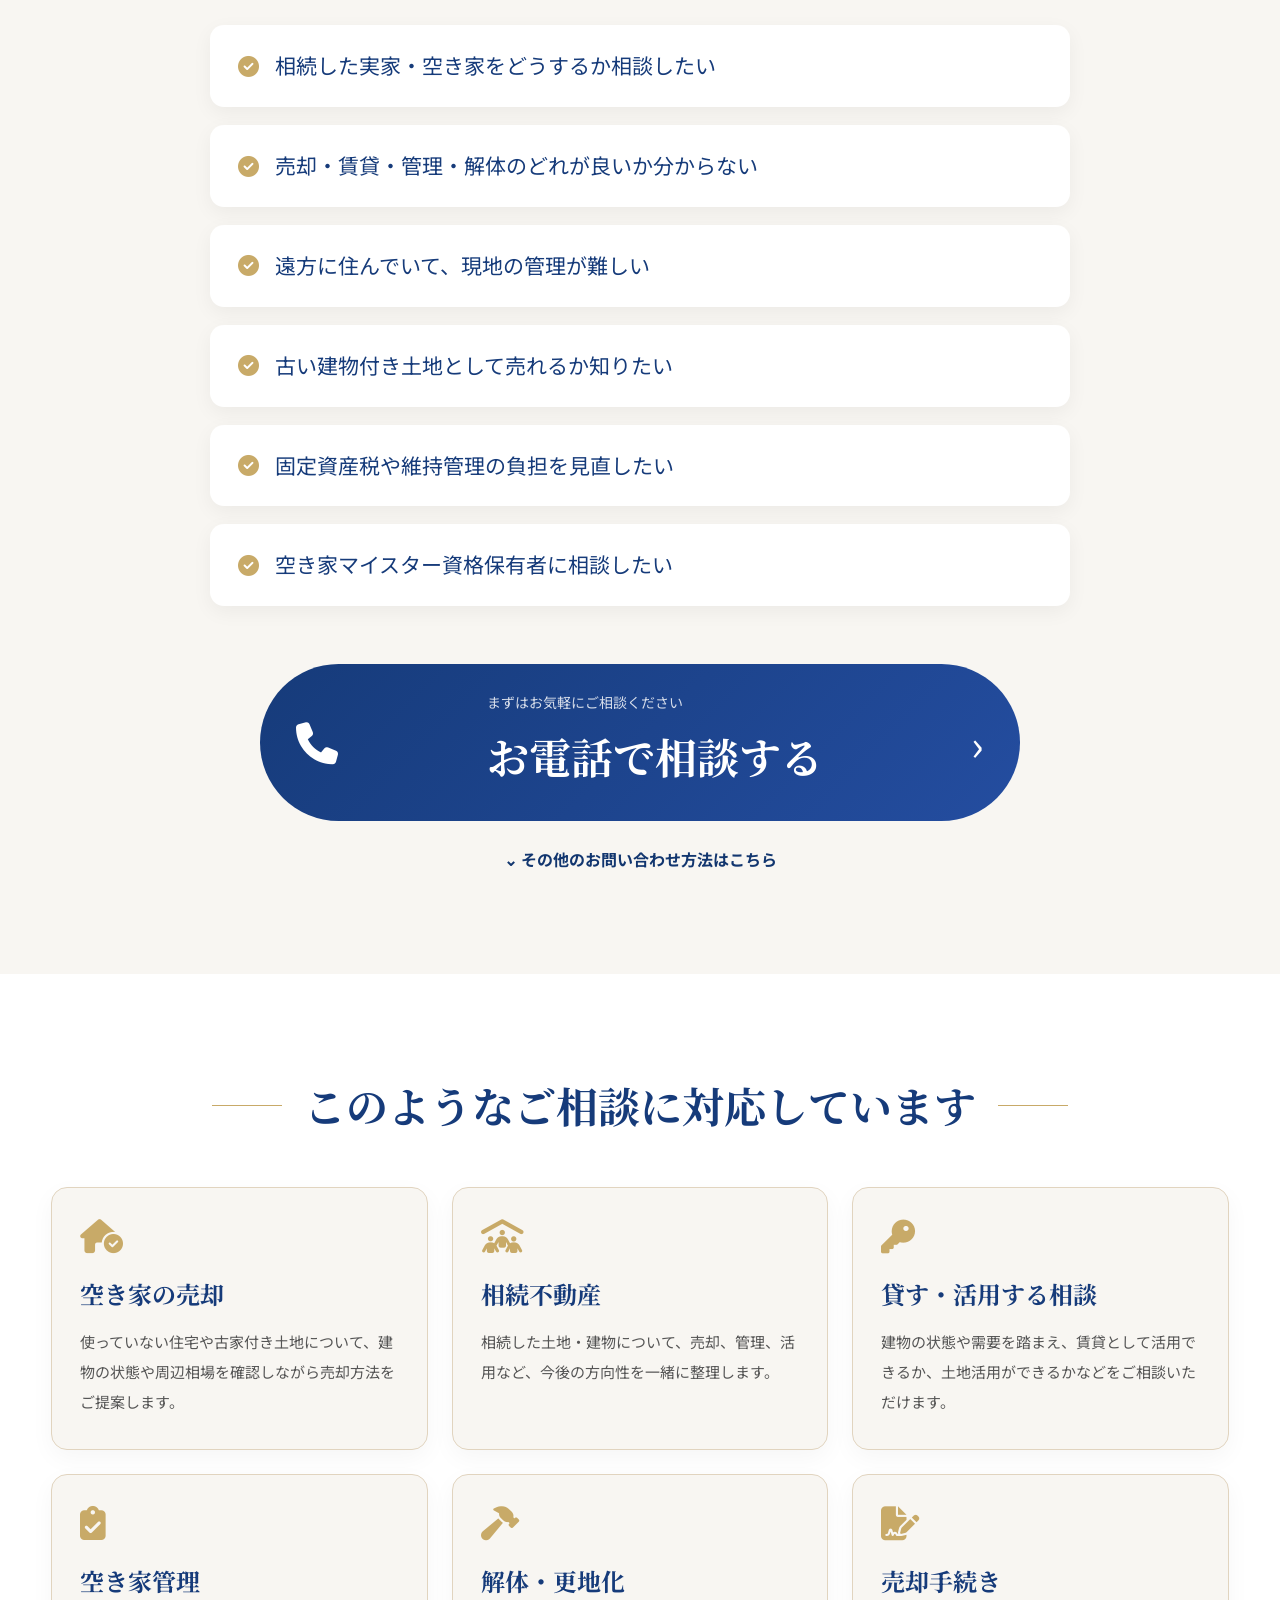
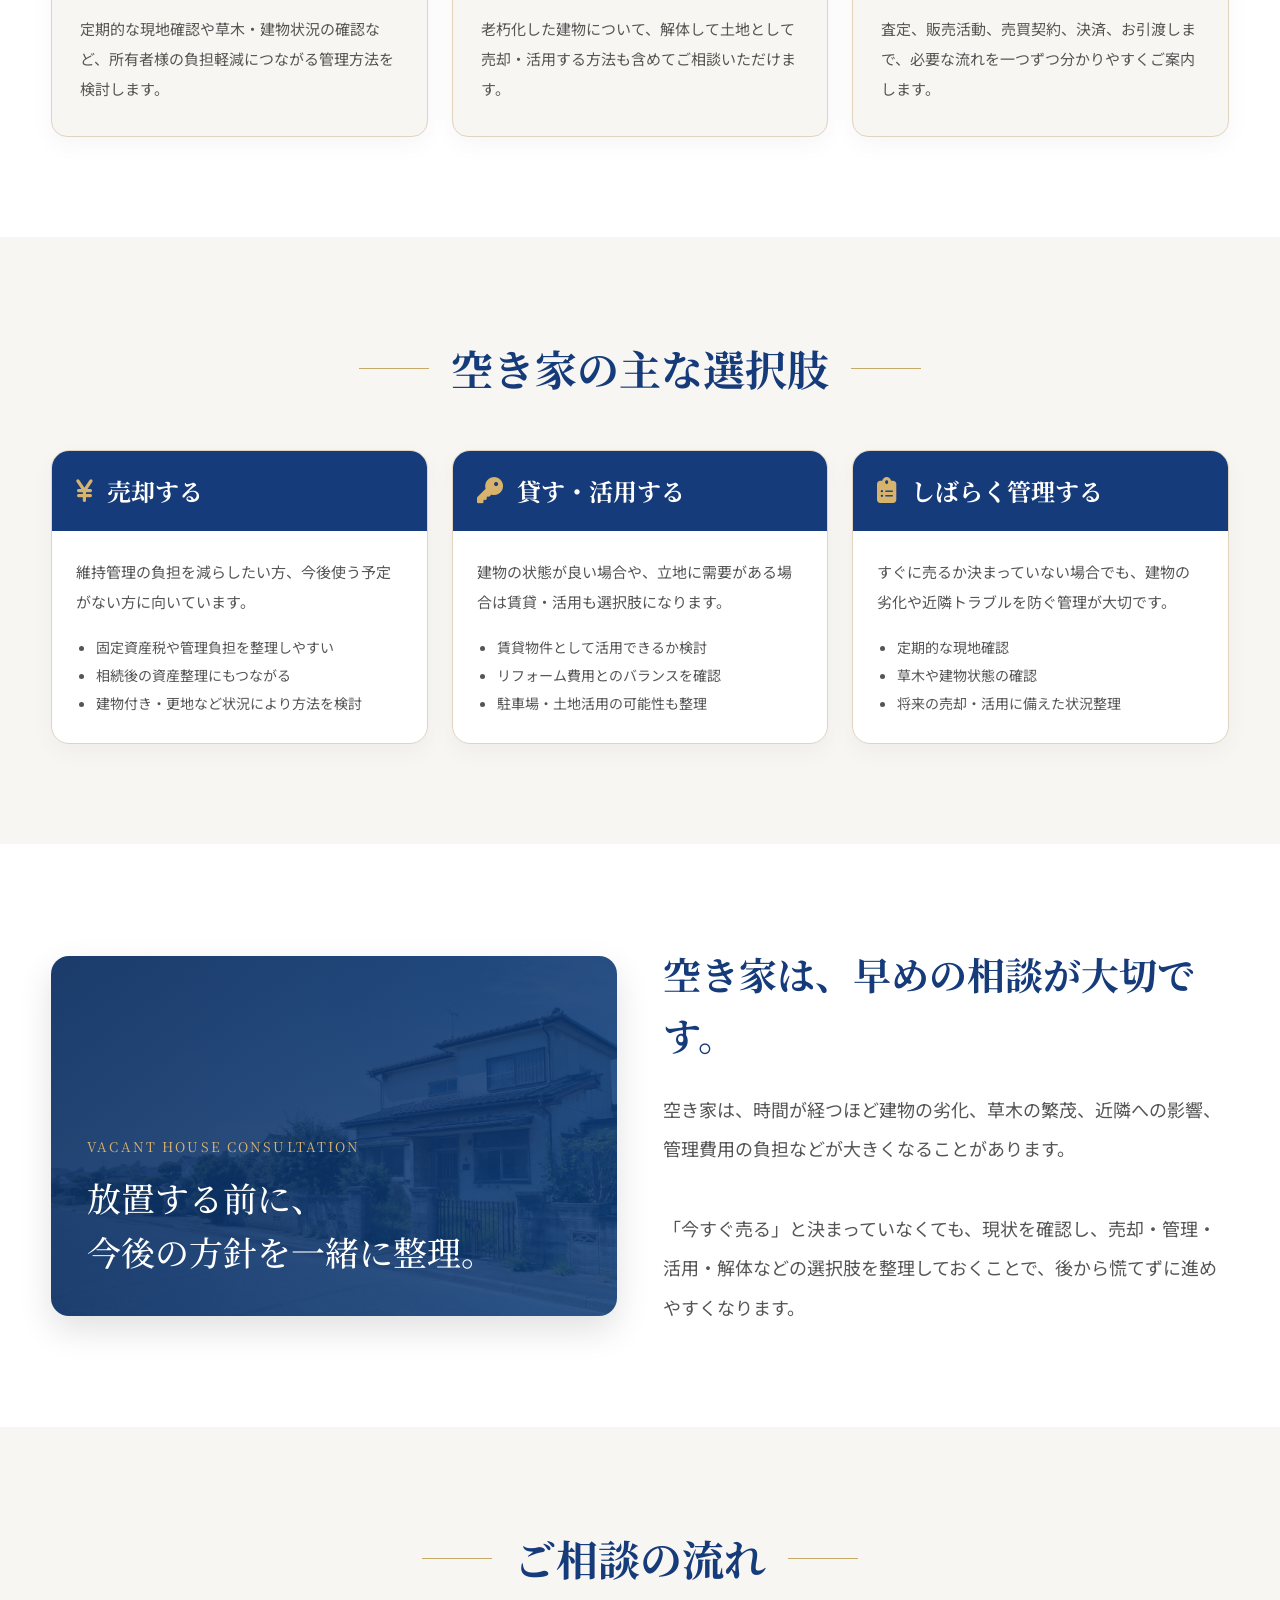
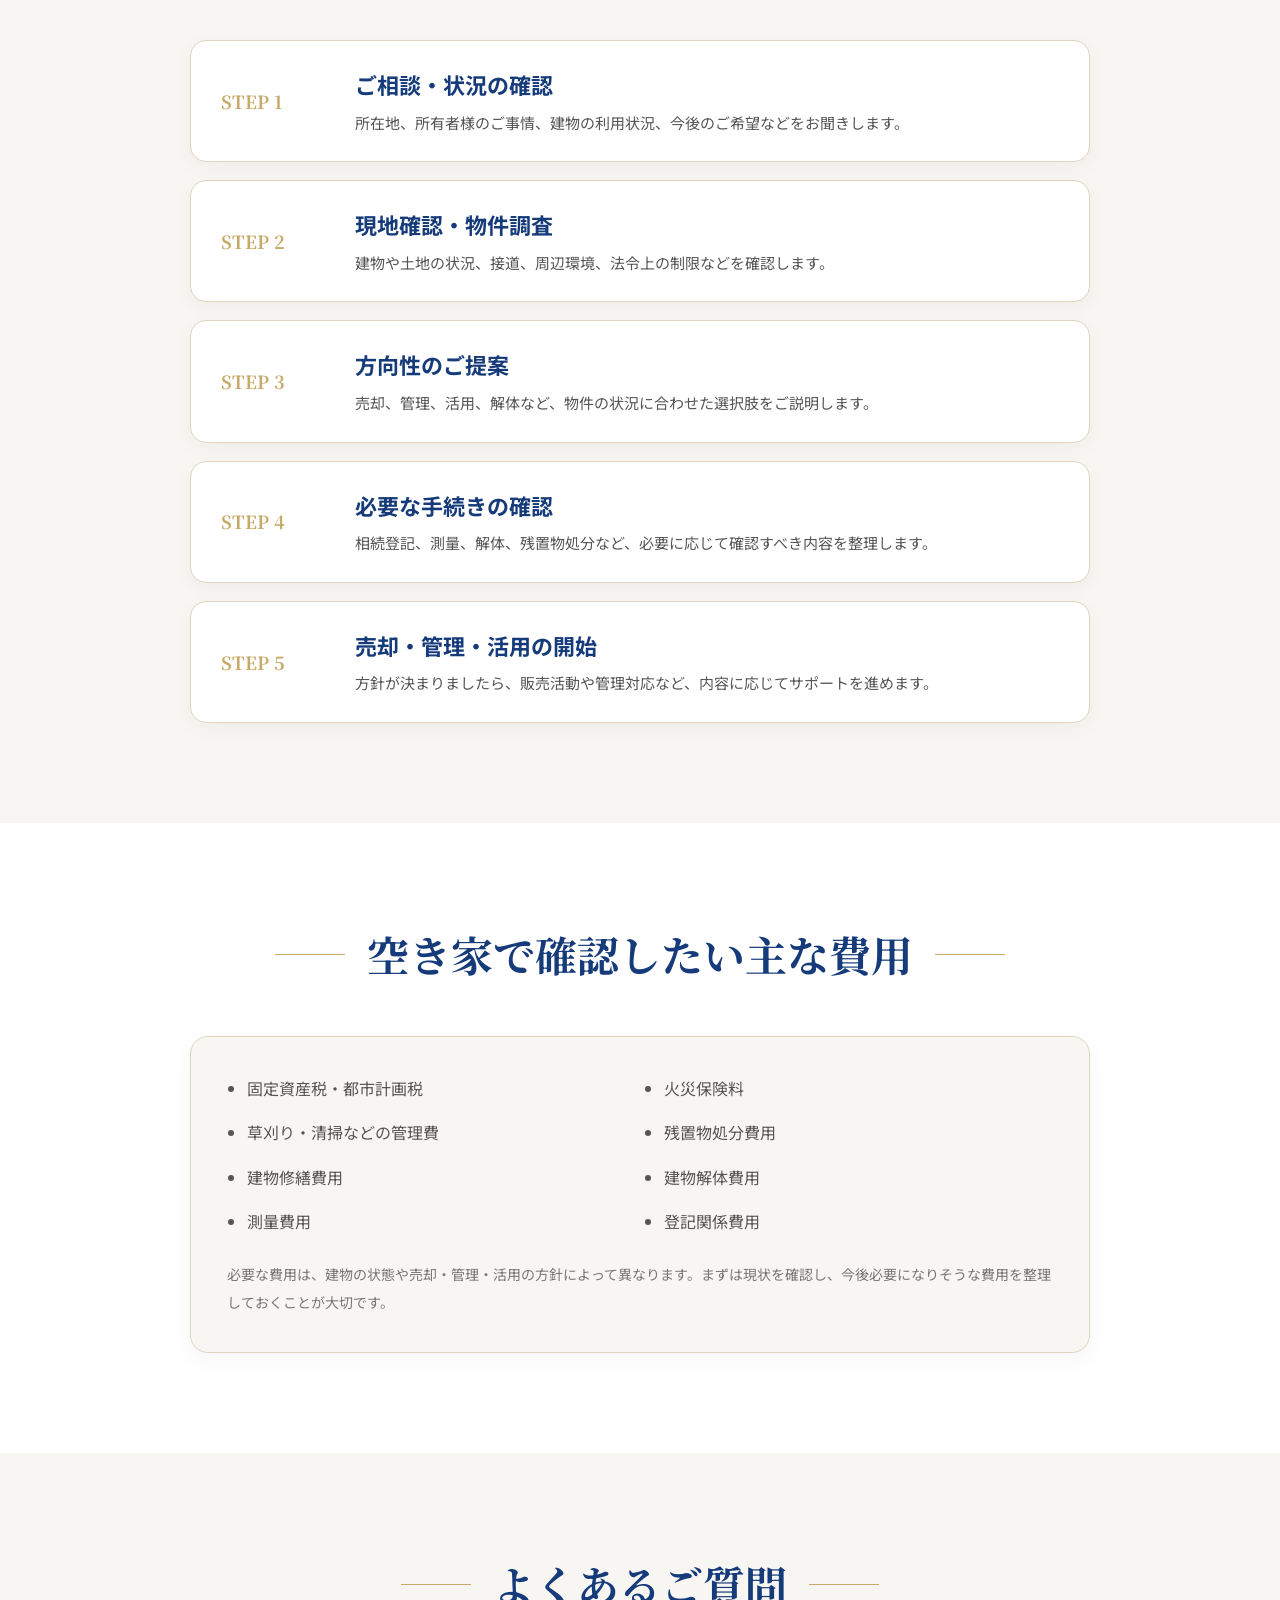
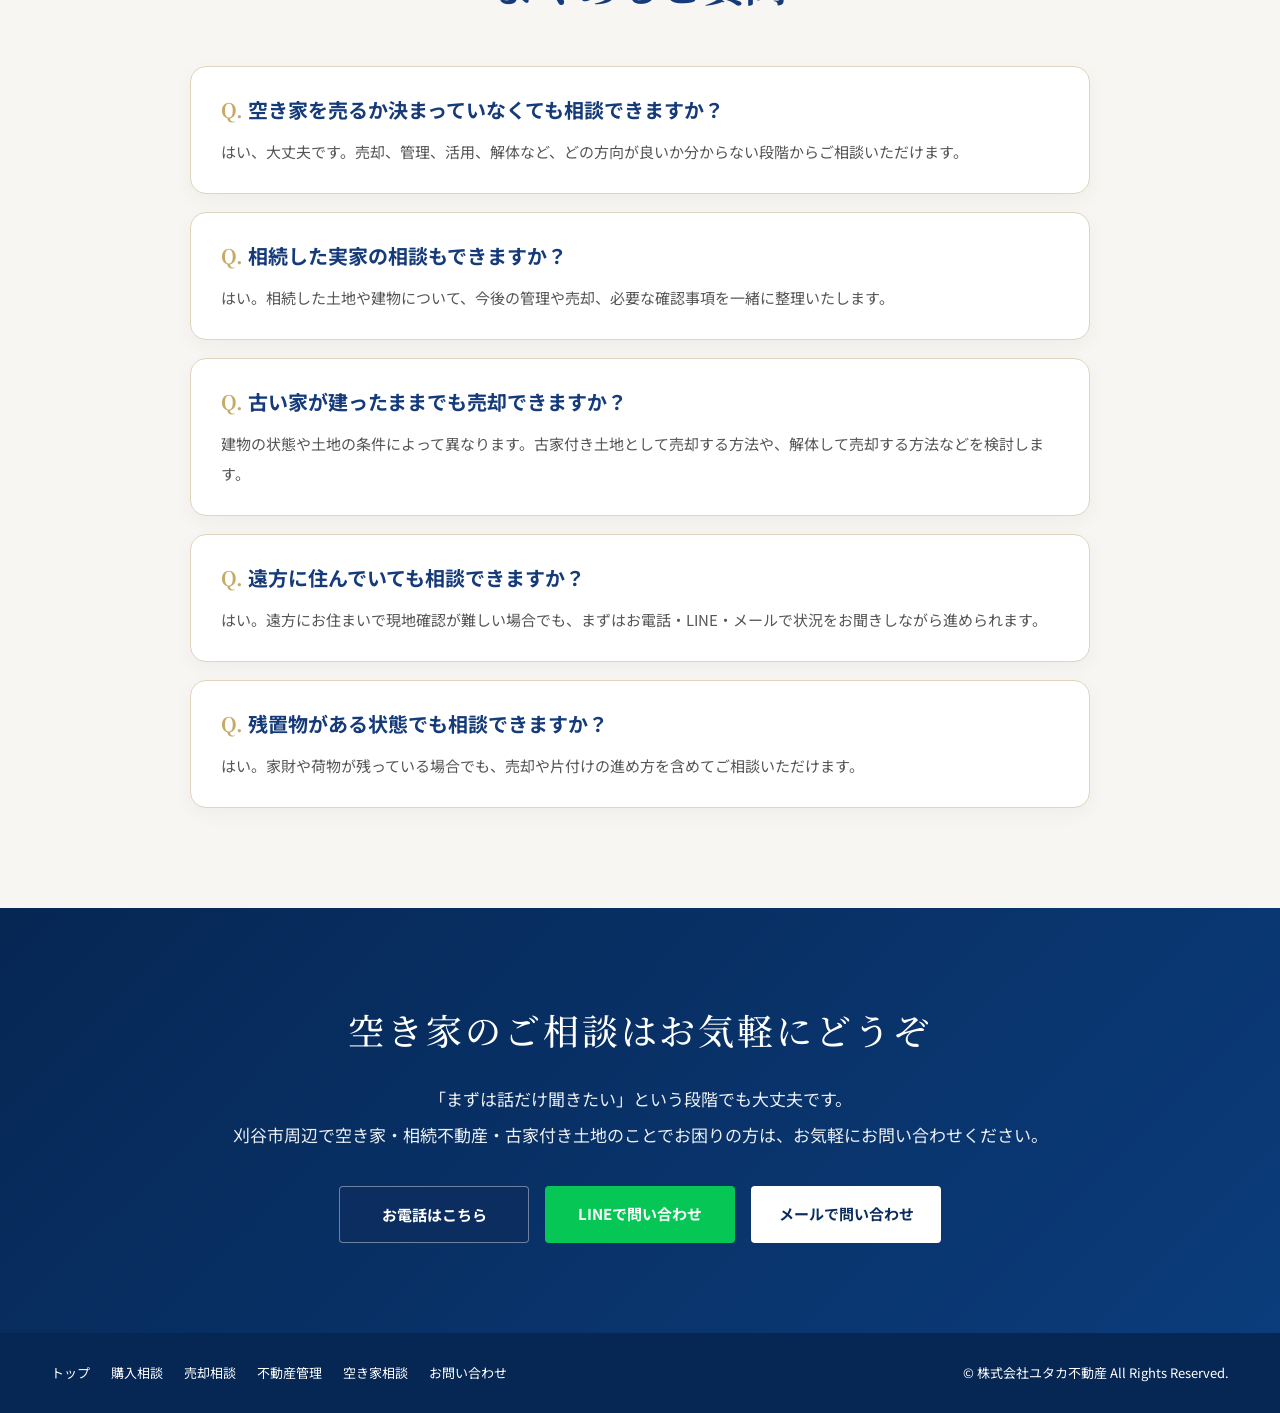
==== commit c6ce6315: "Update akiya.html" ====
--- a/akiya.html
+++ b/akiya.html
@@ -5,7 +5,7 @@
   <meta name="viewport" content="width=device-width, initial-scale=1.0">
 
   <title>刈谷市の空き家相談・相続不動産｜株式会社ユタカ不動産</title>
-  <meta name="description" content="刈谷市で空き家相談・相続不動産のご相談なら株式会社ユタカ不動産。売却、管理、活用、解体、土地活用など、空き家の状況に合わせて地域密着で丁寧にサポートします。">
+  <meta name="description" content="刈谷市で空き家相談・相続不動産のご相談なら株式会社ユタカ不動産。空き家マイスター資格保有者が、売却、管理、活用、解体、土地活用など、空き家の状況に合わせて地域密着で丁寧にサポートします。">
 
   <link rel="canonical" href="https://yutaka-fudosan.com/akiya.html">
   <link rel="icon" type="image/png" href="favicon.png">
@@ -294,6 +294,57 @@
       line-height:1.6;
     }
 
+
+    /* =========================
+       MEISTER
+    ========================= */
+
+    .meister-section{
+      background:#fff;
+      padding:42px 0;
+      border-bottom:1px solid #eee5d8;
+    }
+
+    .meister-box{
+      display:grid;
+      grid-template-columns:100px 1fr;
+      gap:24px;
+      align-items:center;
+      max-width:960px;
+      margin:0 auto;
+      background:#fbfaf7;
+      border:1px solid #e1d4bf;
+      border-left:6px solid #c8aa68;
+      padding:28px 32px;
+      box-shadow:0 8px 24px rgba(0,0,0,.04);
+    }
+
+    .meister-icon{
+      width:82px;
+      height:82px;
+      border-radius:50%;
+      background:#0b2d5f;
+      color:#d8b46a;
+      display:flex;
+      align-items:center;
+      justify-content:center;
+      font-size:34px;
+    }
+
+    .meister-box h2{
+      font-family:"Noto Serif JP",serif;
+      color:#163b7a;
+      font-size:28px;
+      line-height:1.5;
+      margin-bottom:8px;
+    }
+
+    .meister-box p{
+      color:#444;
+      font-size:15px;
+      line-height:2;
+    }
+
     /* =========================
        COMMON
     ========================= */
@@ -912,6 +963,33 @@
 
       nav a{
         font-size:12px;
+      }
+
+
+      .meister-section{
+        padding:34px 0;
+      }
+
+      .meister-box{
+        grid-template-columns:1fr;
+        text-align:center;
+        padding:24px 20px;
+        gap:16px;
+      }
+
+      .meister-icon{
+        margin:0 auto;
+        width:70px;
+        height:70px;
+        font-size:30px;
+      }
+
+      .meister-box h2{
+        font-size:22px;
+      }
+
+      .meister-box p{
+        font-size:14px;
       }
 
       .akiya-hero{
@@ -1185,8 +1263,26 @@
       </div>
 
       <div class="point-card">
-        <i class="fa-solid fa-screwdriver-wrench"></i>
-        <span>管理・解体・活用も<br>方向性を整理</span>
+        <i class="fa-solid fa-certificate"></i>
+        <span>空き家マイスター<br>資格保有者が対応</span>
+      </div>
+    </div>
+  </div>
+</section>
+
+<section class="meister-section">
+  <div class="container">
+    <div class="meister-box">
+      <div class="meister-icon">
+        <i class="fa-solid fa-certificate"></i>
+      </div>
+
+      <div>
+        <h2>空き家マイスター資格保有者が対応します</h2>
+        <p>
+          空き家の売却・管理・活用・解体など、所有者様の状況に合わせて今後の方針を整理します。
+          「何から始めればよいか分からない」という段階でも、お気軽にご相談ください。
+        </p>
       </div>
     </div>
   </div>
@@ -1202,7 +1298,7 @@
 
     <div class="lead-text">
       株式会社ユタカ不動産では、刈谷市を中心に空き家・相続不動産のご相談を承っております。<br><br>
-      「売却した方がいいのか」「しばらく管理した方がいいのか」「解体して土地として活用した方がいいのか」など、物件の状況やご家族の事情に合わせて、今後の進め方を分かりやすく整理いたします。
+      空き家マイスター資格保有者が、売却・管理・活用・解体などの選択肢を整理し、物件の状況やご家族の事情に合わせて、今後の進め方を分かりやすくご案内いたします。
     </div>
 
     <div class="check-list">
@@ -1229,6 +1325,11 @@
       <div class="check-item">
         <i class="fa-solid fa-circle-check"></i>
         固定資産税や維持管理の負担を見直したい
+      </div>
+
+      <div class="check-item">
+        <i class="fa-solid fa-circle-check"></i>
+        空き家マイスター資格保有者に相談したい
       </div>
     </div>
 
